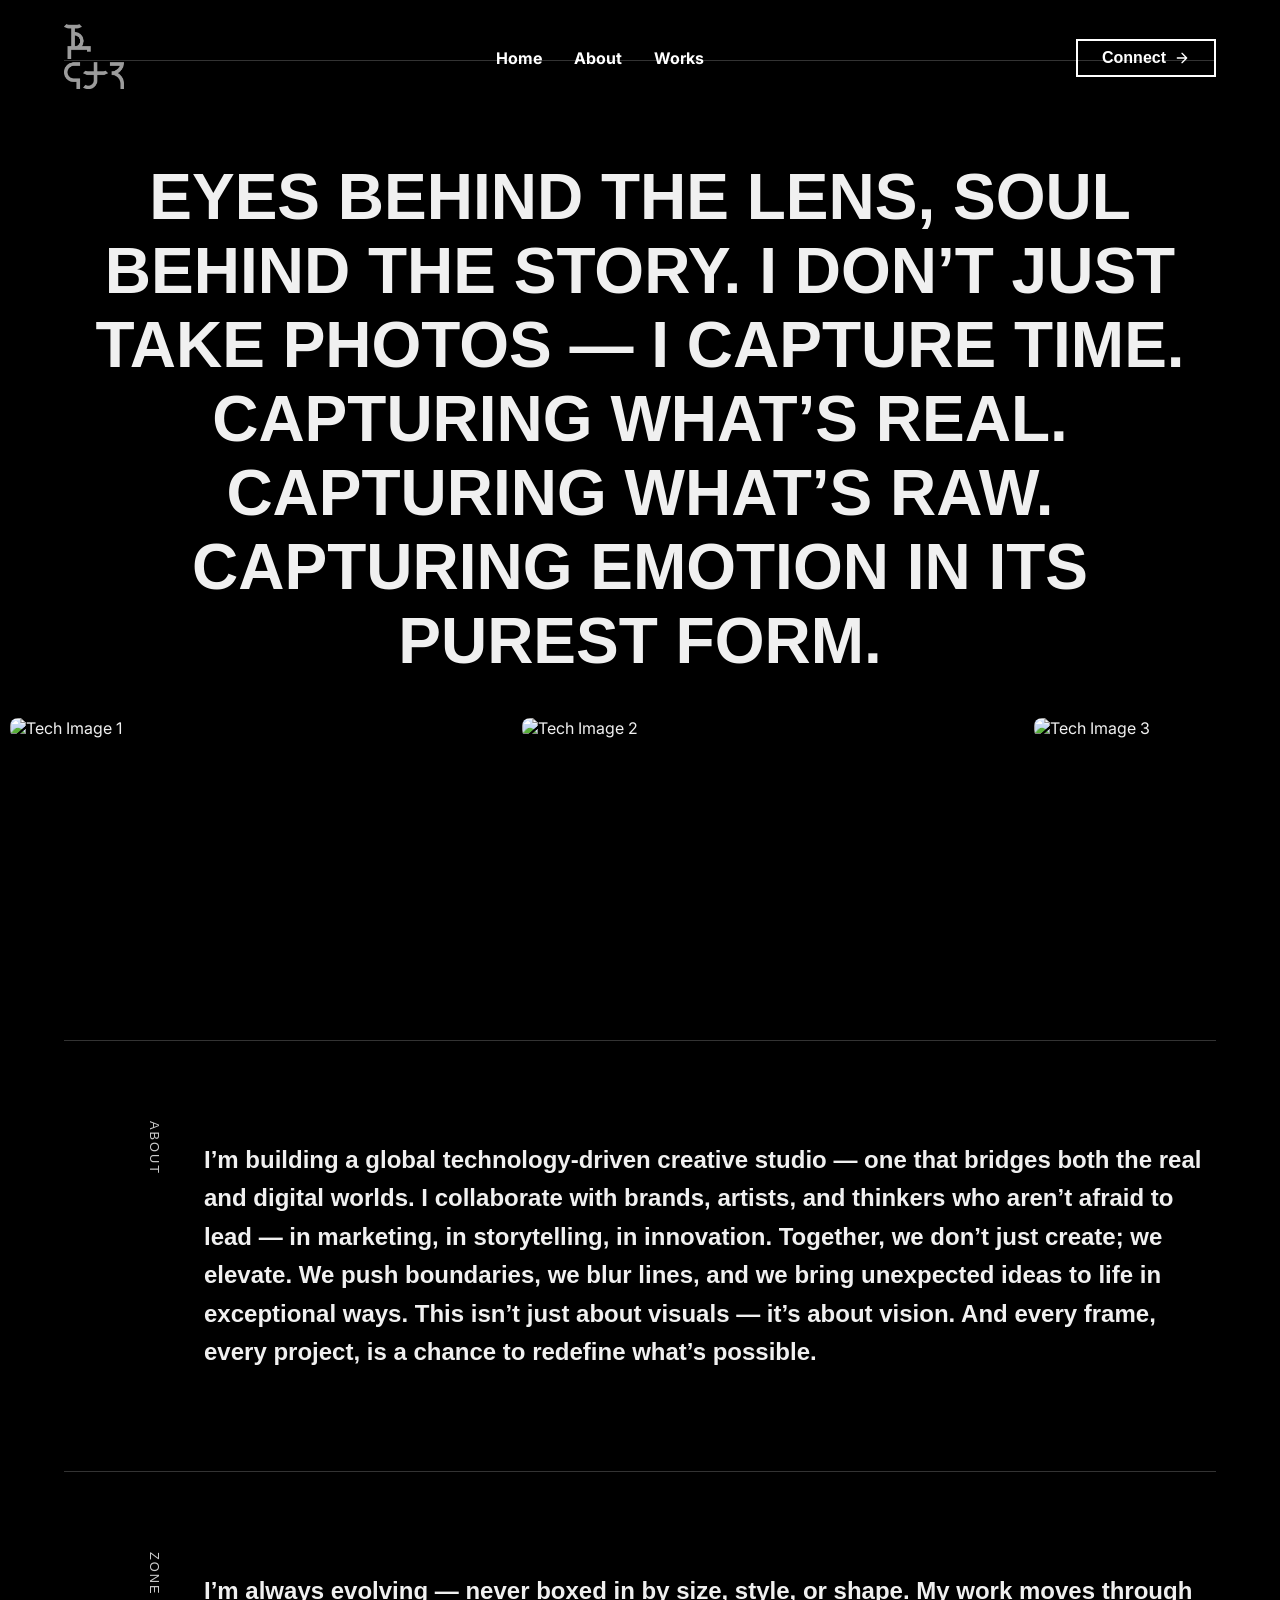
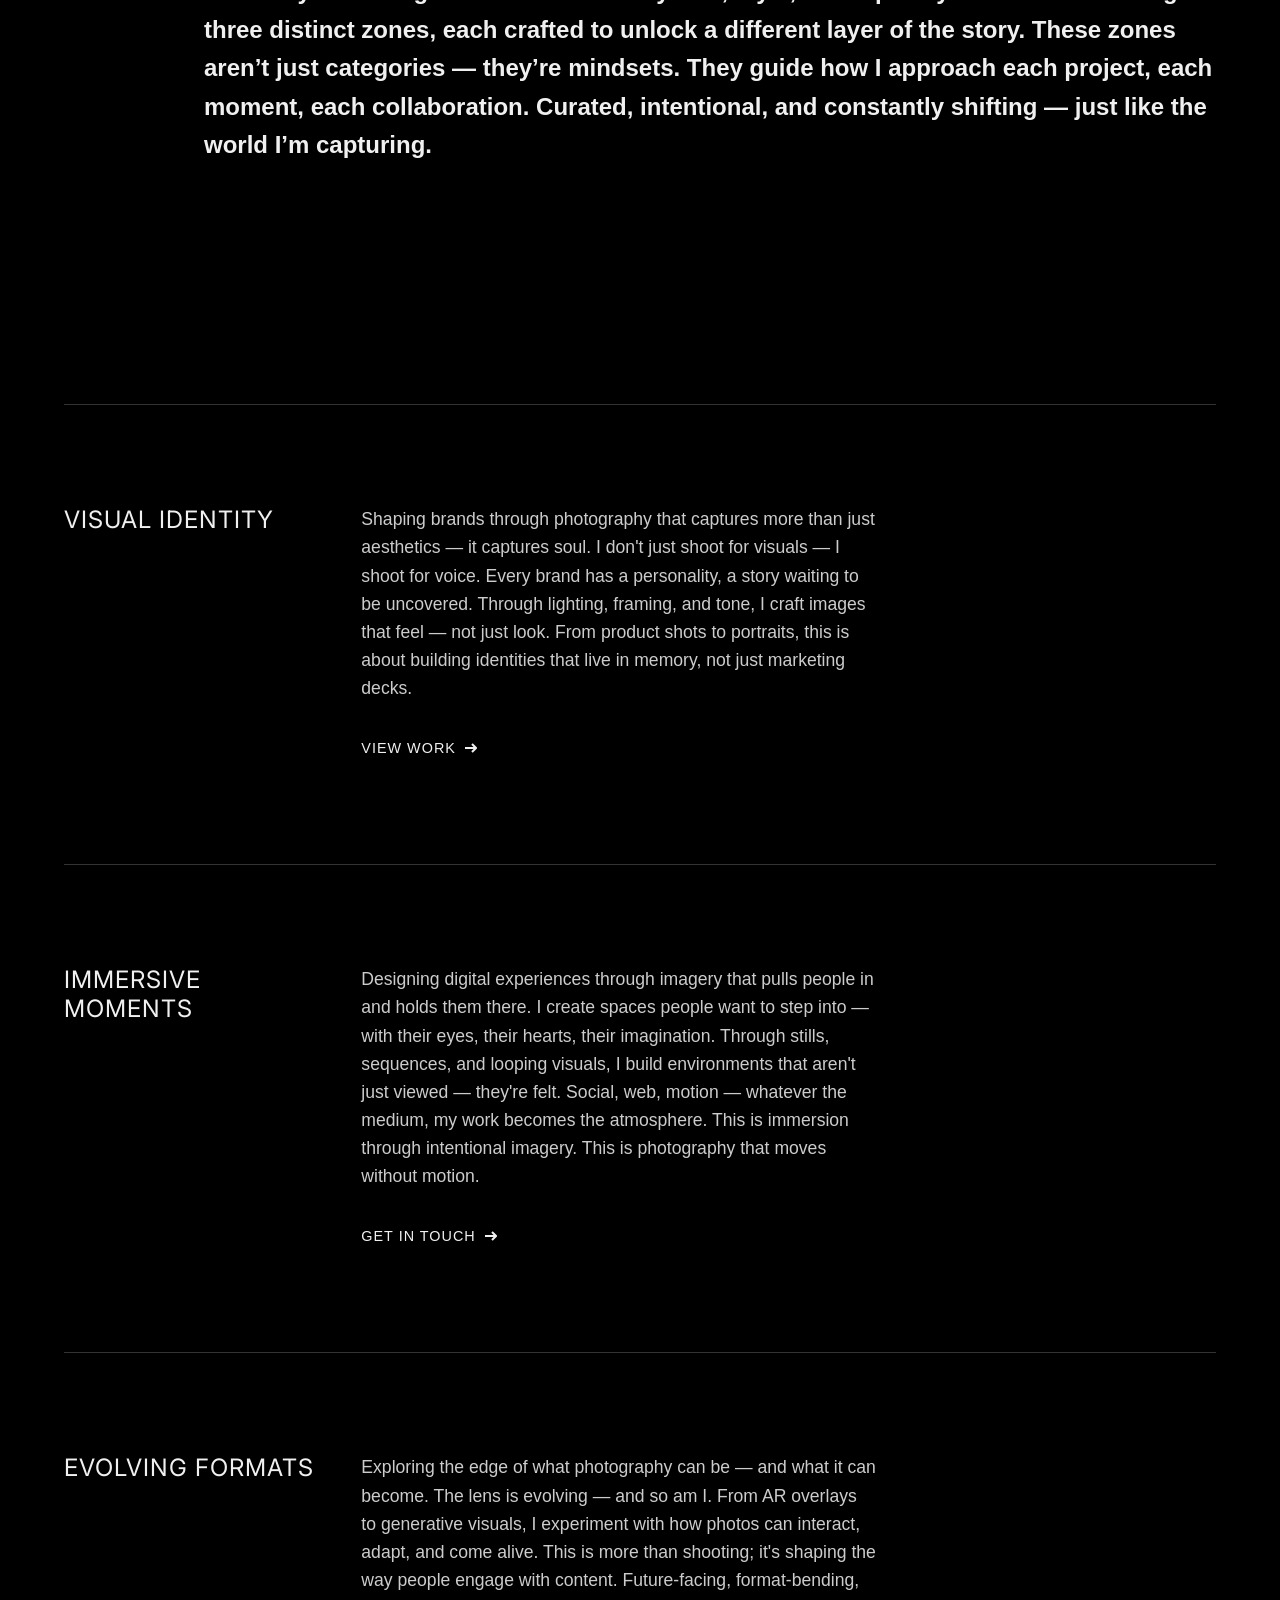
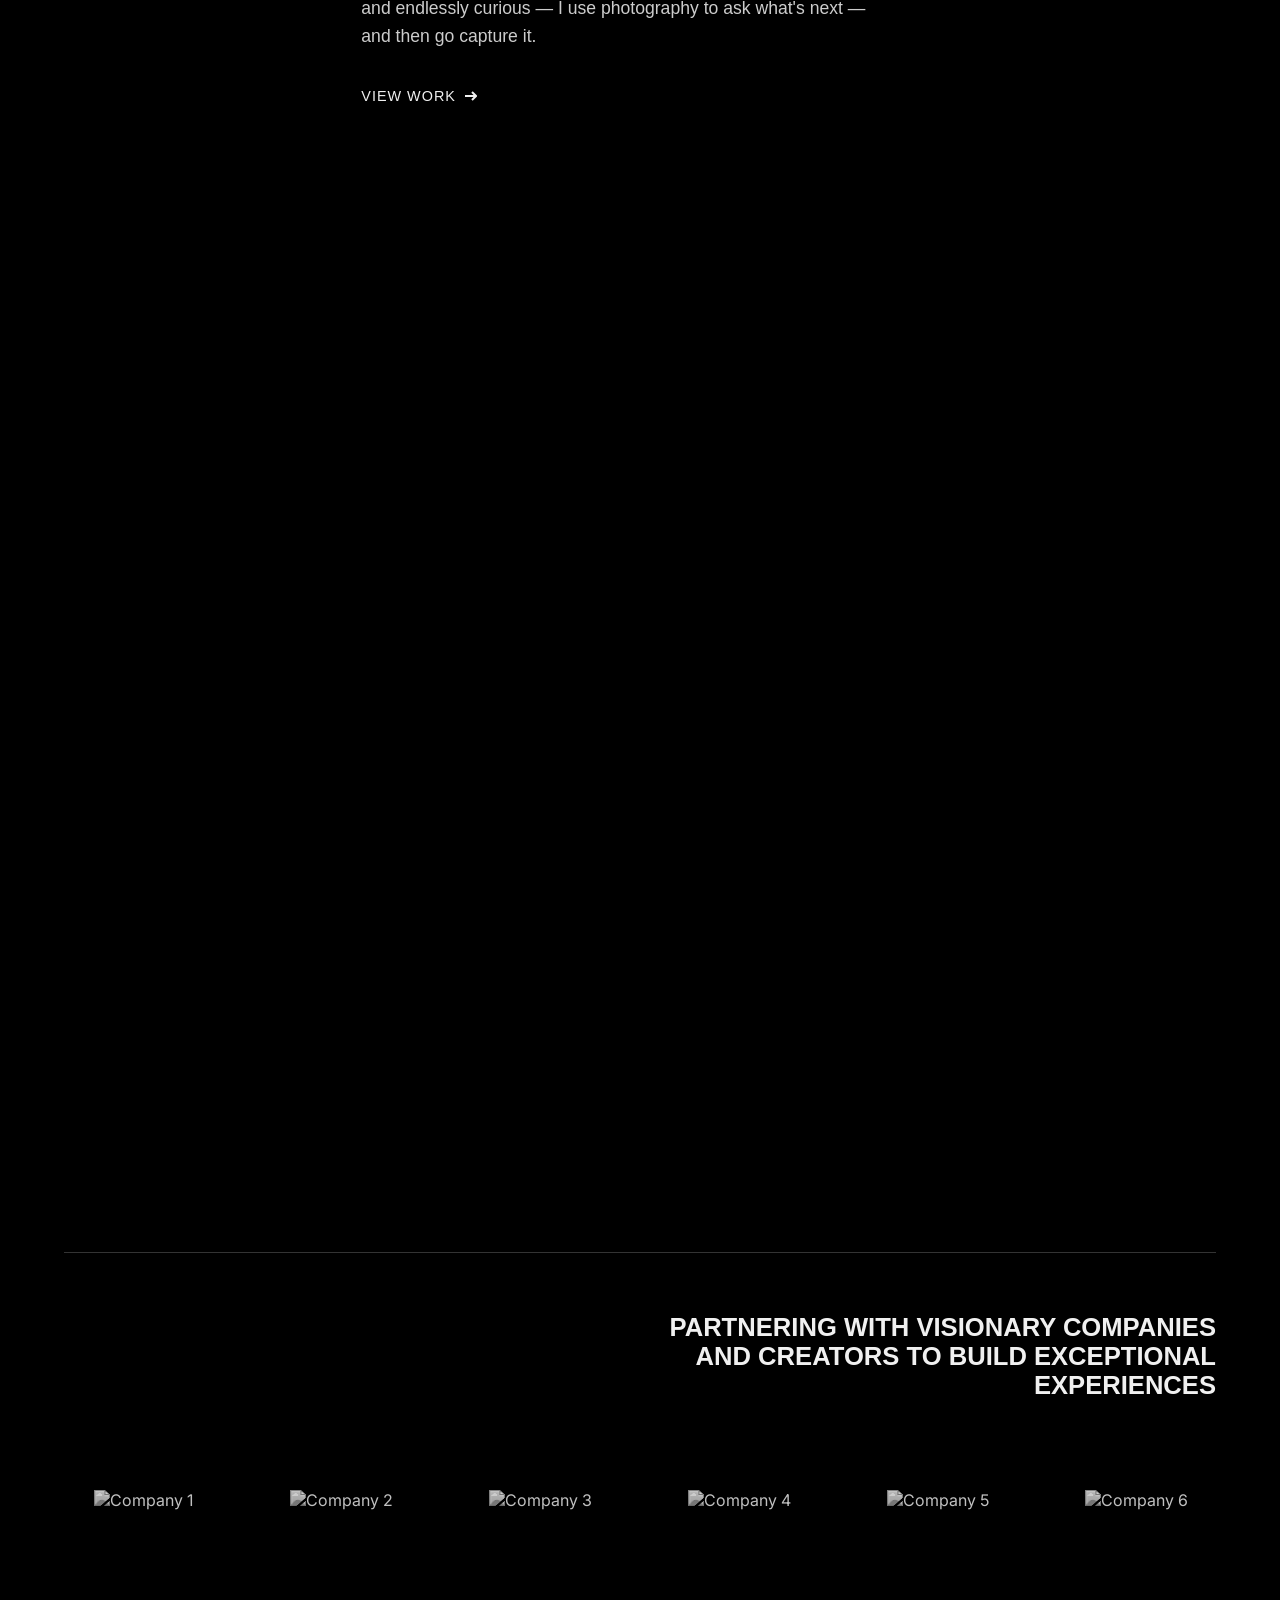
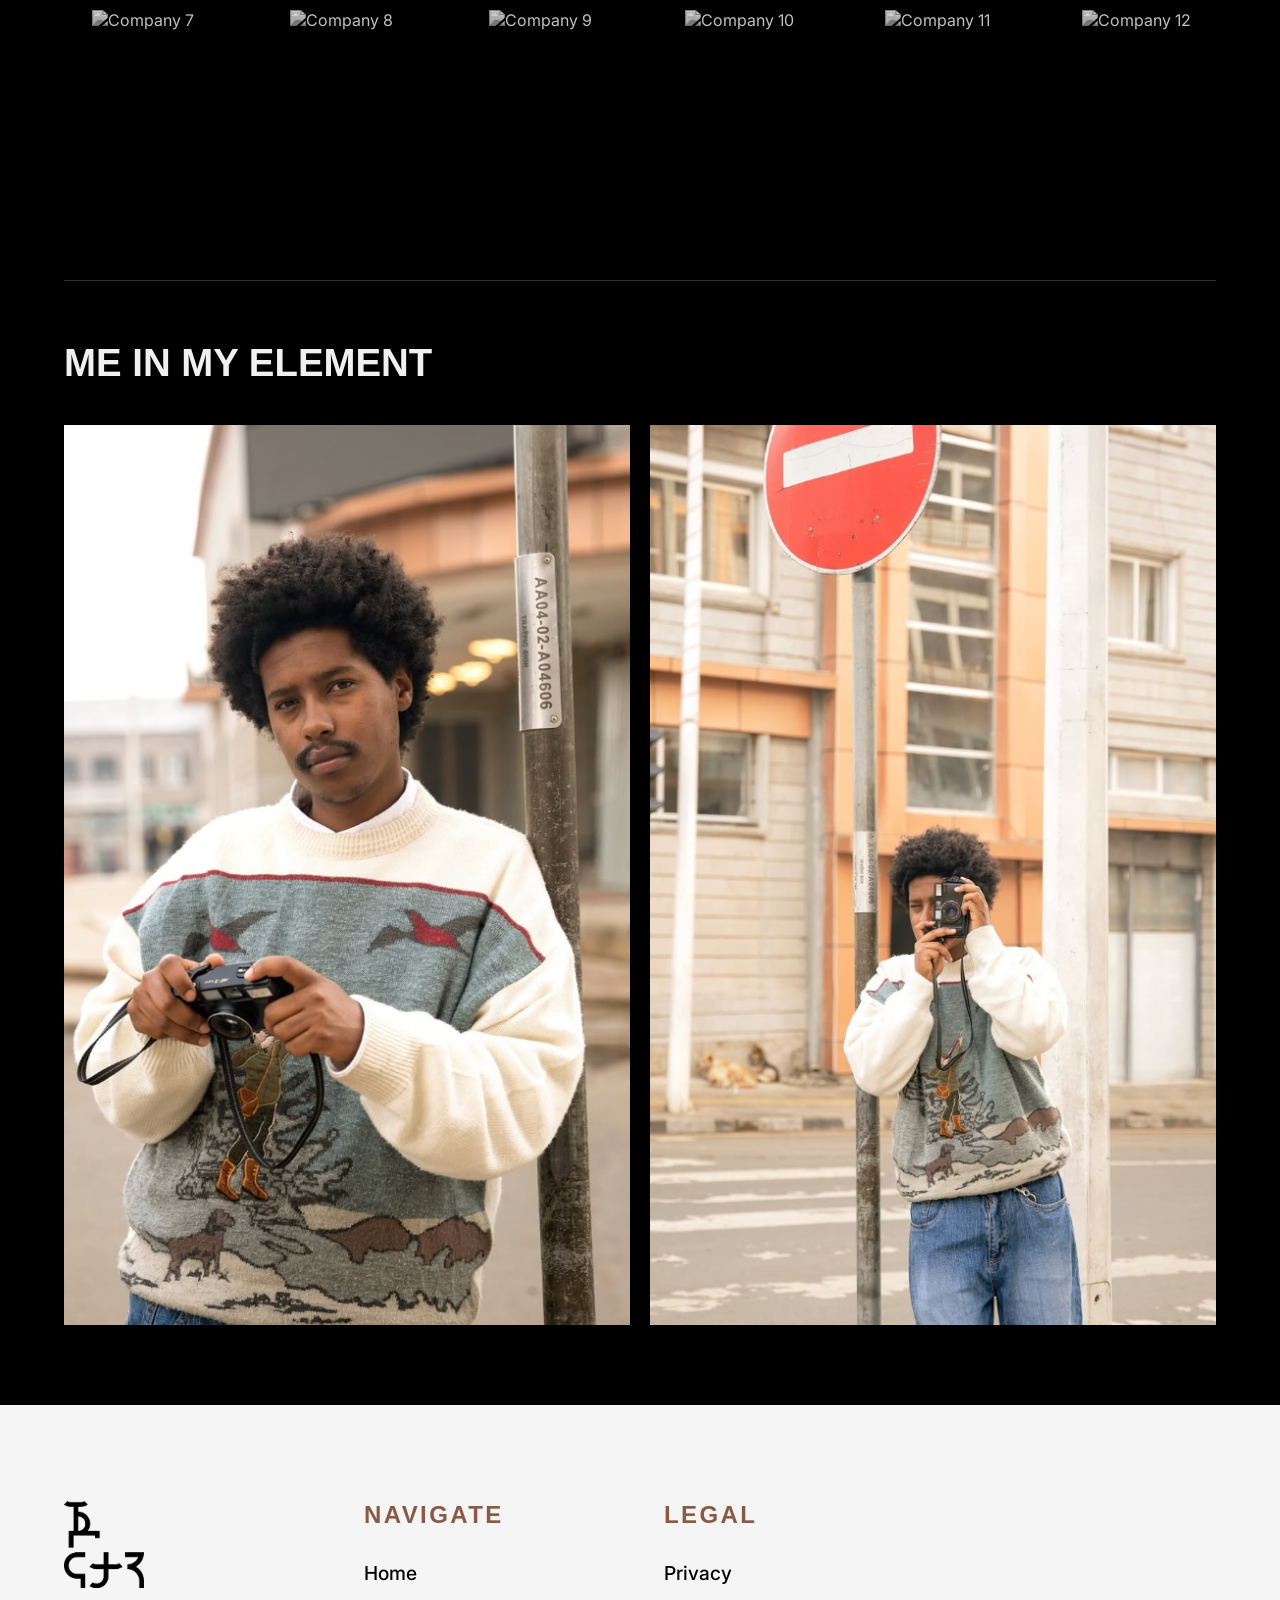
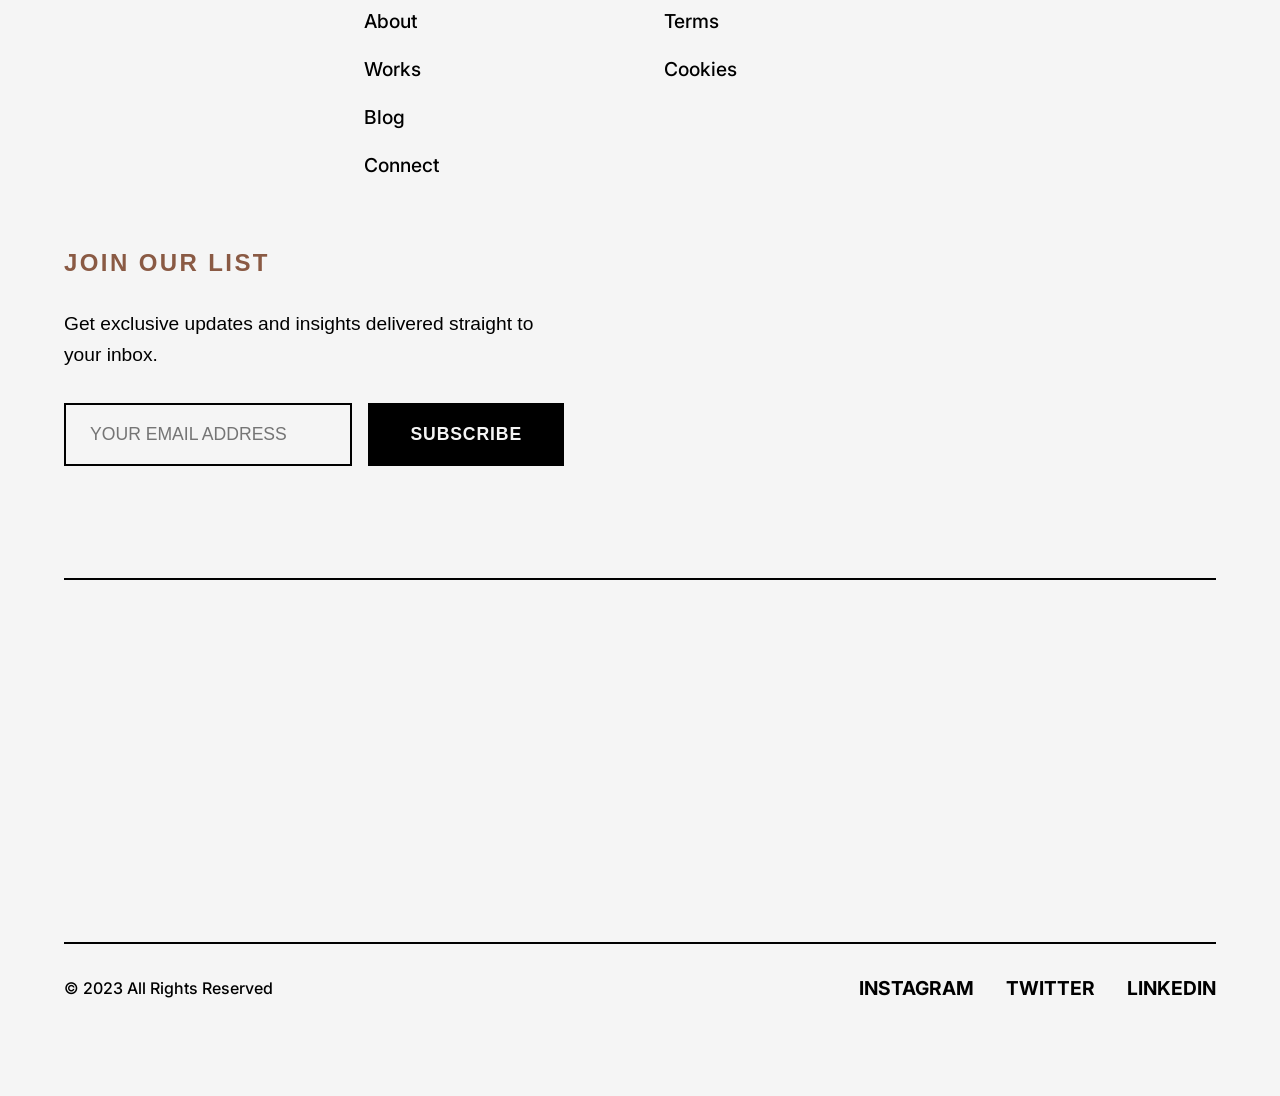
==== about.html @ cc40cb5f "initial commit" ====
<!DOCTYPE html>
<html lang="en">
<head>
    <meta charset="UTF-8">
    <meta name="viewport" content="width=device-width, initial-scale=1.0">
    <title>Phantom | Technology Focused and Creatively Driven</title>
    <link rel="stylesheet" href="assets/css/about.css">
    <link href="https://fonts.googleapis.com/css2?family=Helvetica:wght@400;700&display=swap" rel="stylesheet">
    <link href="https://fonts.cdnfonts.com/css/playwrite-dutchland-grand" rel="stylesheet">
    <link rel="stylesheet" href="https://cdnjs.cloudflare.com/ajax/libs/animate.css/4.1.1/animate.min.css">
</head>
<body>

<div id="navbar-container"></div>

<!-- Hero Section -->
<section class="hero">
    <div class="horizontal-divider top-divider animate__animated animate__fadeIn"></div>
    <h1 class="hero-title animate__animated animate__fadeInUp">Eyes behind the lens, soul behind the story. I don’t just take photos — I capture time. Capturing what’s real. Capturing what’s raw. Capturing emotion in its purest form.</h1>
    <div class="slider-container animate__animated animate__fadeIn">
        <div class="slider-track">
            <div class="slider-slide"><img src="assets/file/1.jpg" alt="Tech Image 1"></div>
            <div class="slider-slide"><img src="assets/file/2.jpg" alt="Tech Image 2"></div>
            <div class="slider-slide"><img src="assets/file/3.jpg" alt="Tech Image 3"></div>
            <div class="slider-slide"><img src="assets/file/4.jpg" alt="Tech Image 4"></div>
            <div class="slider-slide"><img src="assets/file/5.jpg" alt="Tech Image 5"></div>
            <!-- Duplicates for infinite loop -->
            <div class="slider-slide"><img src="assets/file/1.jpg" alt="Tech Image 1"></div>
            <div class="slider-slide"><img src="assets/file/2.jpg" alt="Tech Image 2"></div>
            <div class="slider-slide"><img src="assets/file/3.jpg" alt="Tech Image 3"></div>
        </div>
    </div>
</section>

<!-- About Section -->
<section class="about">
    <div class="horizontal-divider animate__animated animate__fadeIn animate__delay-1s"></div>
    <div class="about-container">
        <div class="section-label animate__animated animate__fadeInLeft">about</div>
        <div class="about-content animate__animated animate__fadeInRight">
            <p class="about-text"><p class="about-text">I’m building a global technology-driven creative studio — one that bridges both the real and digital worlds.
            I collaborate with brands, artists, and thinkers who aren’t afraid to lead — in marketing, in storytelling, in innovation.
            Together, we don’t just create; we elevate.
            We push boundaries, we blur lines, and we bring unexpected ideas to life in exceptional ways.
            This isn’t just about visuals — it’s about vision.
            And every frame, every project, is a chance to redefine what’s possible.

        </p>
        </div>
    </div>

    <div class="horizontal-divider animate__animated animate__fadeIn animate__delay-2s"></div>
    <div class="zone-container">
        <div class="section-label animate__animated animate__fadeInLeft">zone</div>
        <div class="zone-content animate__animated animate__fadeInRight">
            <p class="zone-text">I’m always evolving — never boxed in by size, style, or shape.
                My work moves through three distinct zones, each crafted to unlock a different layer of the story.
                These zones aren’t just categories — they’re mindsets.
                They guide how I approach each project, each moment, each collaboration.
                Curated, intentional, and constantly shifting — just like the world I’m capturing.</p>
        </div>
    </div>
</section>

<!-- Work Zones Section -->
<section class="work-zones">
    <div class="horizontal-divider animate__animated animate__fadeIn"></div>
    <div class="zone-item">
        <div class="zone-title animate__animated animate__fadeInLeft">Visual Identity</div>
        <div class="zone-text-container">
            <div class="zone-description animate__animated animate__fadeInUp">Shaping brands through photography that captures more than just aesthetics — it captures soul.

                I don't just shoot for visuals — I shoot for voice.
                Every brand has a personality, a story waiting to be uncovered.
                Through lighting, framing, and tone, I craft images that feel — not just look.
                From product shots to portraits, this is about building identities that live in memory, not just marketing decks.</div>
            <a href="/work" class="edge-button">
                <span>View Work</span>
                <svg width="13px" height="10px" viewBox="0 0 13 10">
                    <path d="M1,5 L11,5"></path>
                    <polyline points="8 1 12 5 8 9"></polyline>
                </svg>
            </a>
        </div>
        <div class="zone-media animate__animated animate__fadeInRight">
            <video autoplay loop muted playsinline>
                <source src="assets/file/vid.mp4" type="video/mp4">
            </video>
        </div>
    </div>

    <div class="horizontal-divider animate__animated animate__fadeIn"></div>
    <div class="zone-item">
        <div class="zone-title animate__animated animate__fadeInLeft">Immersive Moments</div>
        <div class="zone-text-container">
            <div class="zone-description animate__animated animate__fadeInUp">Designing digital experiences through imagery that pulls people in and holds them there.

                I create spaces people want to step into — with their eyes, their hearts, their imagination.
                Through stills, sequences, and looping visuals, I build environments that aren't just viewed — they're felt.
                Social, web, motion — whatever the medium, my work becomes the atmosphere.
                This is immersion through intentional imagery.
                This is photography that moves without motion.</div>
            <a href="/contact" class="edge-button">
                <span>Get in Touch</span>
                <svg width="13px" height="10px" viewBox="0 0 13 10">
                    <path d="M1,5 L11,5"></path>
                    <polyline points="8 1 12 5 8 9"></polyline>
                </svg>
            </a>
        </div>
        <div class="zone-media animate__animated animate__fadeInRight">
            <video autoplay loop muted playsinline>
                <source src="assets/file/vid.mp4" type="video/mp4">
            </video>
        </div>
    </div>

    <div class="horizontal-divider animate__animated animate__fadeIn"></div>
    <div class="zone-item">
        <div class="zone-title animate__animated animate__fadeInLeft">Evolving Formats</div>
        <div class="zone-text-container">
            <div class="zone-description animate__animated animate__fadeInUp">Exploring the edge of what photography can be — and what it can become.

                The lens is evolving — and so am I.
                From AR overlays to generative visuals, I experiment with how photos can interact, adapt, and come alive.
                This is more than shooting; it's shaping the way people engage with content.
                Future-facing, format-bending, and endlessly curious —
                I use photography to ask what's next — and then go capture it.</div>
            <a href="/work" class="edge-button">
                <span>View Work</span>
                <svg width="13px" height="10px" viewBox="0 0 13 10">
                    <path d="M1,5 L11,5"></path>
                    <polyline points="8 1 12 5 8 9"></polyline>
                </svg>
            </a>
        </div>
        <div class="zone-media animate__animated animate__fadeInRight">
            <video autoplay loop muted playsinline>
                <source src="assets/file/vid.mp4" type="video/mp4">
            </video>
        </div>
    </div>
</section>

<!-- Full Width Video Section -->
<section class="full-video">
    <video autoplay loop muted playsinline>
        <source src="assets/file/a2.mov" type="video/mp4">
    </video>
    <div class="video-title animate__animated animate__fadeInUp animate__delay-1s"></div>
</section>

<!-- Partners Section -->
<section class="partners">
    <div class="horizontal-divider animate__animated animate__fadeIn"></div>
    <div class="partners-header">
        <h2 class="animate__animated animate__fadeInRight">Partnering with visionary companies and creators to build exceptional experiences</h2>
    </div>
    <div class="partners-grid">
        <div class="partner-logo animate__animated animate__fadeIn"><img src="https://via.placeholder.com/150x80?text=Company+1" alt="Company 1"></div>
        <div class="partner-logo animate__animated animate__fadeIn"><img src="https://via.placeholder.com/150x80?text=Company+2" alt="Company 2"></div>
        <div class="partner-logo animate__animated animate__fadeIn"><img src="https://via.placeholder.com/150x80?text=Company+3" alt="Company 3"></div>
        <div class="partner-logo animate__animated animate__fadeIn"><img src="https://via.placeholder.com/150x80?text=Company+4" alt="Company 4"></div>
        <div class="partner-logo animate__animated animate__fadeIn"><img src="https://via.placeholder.com/150x80?text=Company+5" alt="Company 5"></div>
        <div class="partner-logo animate__animated animate__fadeIn"><img src="https://via.placeholder.com/150x80?text=Company+6" alt="Company 6"></div>
        <div class="partner-logo animate__animated animate__fadeIn"><img src="https://via.placeholder.com/150x80?text=Company+7" alt="Company 7"></div>
        <div class="partner-logo animate__animated animate__fadeIn"><img src="https://via.placeholder.com/150x80?text=Company+8" alt="Company 8"></div>
        <div class="partner-logo animate__animated animate__fadeIn"><img src="https://via.placeholder.com/150x80?text=Company+9" alt="Company 9"></div>
        <div class="partner-logo animate__animated animate__fadeIn"><img src="https://via.placeholder.com/150x80?text=Company+10" alt="Company 10"></div>
        <div class="partner-logo animate__animated animate__fadeIn"><img src="https://via.placeholder.com/150x80?text=Company+11" alt="Company 11"></div>
        <div class="partner-logo animate__animated animate__fadeIn"><img src="https://via.placeholder.com/150x80?text=Company+12" alt="Company 12"></div>
    </div>
</section>

<!-- Founder Section -->
<section class="founder">
    <div class="horizontal-divider animate__animated animate__fadeIn"></div>
    <h2 class="founder-title animate__animated animate__fadeInDown">Me In My Element</h2>
    <div class="founder-images">
        <div class="founder-image animate__animated animate__fadeInLeft"><img src="assets/file/j1.png" alt="Founder Working 1"></div>
        <div class="founder-image animate__animated animate__fadeInRight"><img src="assets/file/j2.png" alt="Founder Working 2"></div>
    </div>
</section>

<div id="footer-container"></div>

<script src="assets/js/about.js"></script>
<script src="assets/js/loadcomponents.js"></script>

</body>
</html>
---- assets/css/about.css ----
/* Base Styles */
:root {
    --black: #000000;
    --white: #ffffff;
    --gray: #1a1a1a;
    --accent: #ff3366;
    --text-primary: #f0f0f0;
    --text-secondary: #cccccc;
}

* {
    margin: 0;
    padding: 0;
    box-sizing: border-box;
}

body {
    background-color: var(--black);
    color: var(--text-primary);
    font-family: 'Playwrite Dutchland Grand', cursive;
    overflow-x: hidden;
}

/* Typography */
h1, h2, h3, h4, h5, h6 {
    font-family: 'Helvetica', sans-serif;
    font-weight: 700;
    text-transform: uppercase;
}

p, .section-label, .zone-description, .about-text, .zone-text {
    font-family: 'Helvetica', sans-serif;
    font-weight: 400;
    line-height: 1.6;
}

/* Layout */
.container {
    width: 90%;
    max-width: 1440px;
    margin: 0 auto;
}

/* Horizontal Divider */
.horizontal-divider {
    width: 90%;
    height: 1px;
    background-color: rgba(255, 255, 255, 0.2);
    margin: 60px auto;
    position: relative;
    opacity: 0;
}

/* Hero Section */
.hero {
    height: 100vh;
    display: flex;
    flex-direction: column;
    justify-content: center;
    align-items: center;
    position: relative;
    overflow: hidden;
}

.hero-title {
    font-size: clamp(2rem, 5vw, 4rem);
    width:90%;
    text-align: center;
    margin: 40px 0;
    position: relative;
    opacity: 0;
}

.hero-title sup {
    font-size: 0.6em;
    vertical-align: super;
}

/* Slider */
.slider-container {
    width: 100%;
    overflow: hidden;
    position: relative;
    height: 60vh;
    opacity: 0;
}

.slider-track {
    display: flex;
    width: 200%;
    height: 100%;
    position: absolute;
    left: 0;
    animation: slide 30s linear infinite;
}

.slider-slide {
    width: 20%;
    height: 100%;
    flex-shrink: 0;
    padding: 0 10px;
}

.slider-slide img {
    width: 100%;
    height: 100%;
    object-fit: cover;
    border-radius: 8px;
}

@keyframes slide {
    0% { transform: translateX(0); }
    100% { transform: translateX(-50%); }
}

/* About Section */
.about {
    padding: 80px 0;
}

.about-container, .zone-container {
    width: 90%;
    margin: 0 auto;
    display: grid;
    grid-template-columns: 100px 1fr;
    gap: 40px;
    padding: 20px 0;
}

.section-label {
    font-size: 0.8rem;
    color: var(--text-secondary);
    text-transform: uppercase;
    letter-spacing: 2px;
    writing-mode: vertical-rl;
    transform: rotate(180deg);
    align-self: flex-start;
    opacity: 0;
}

.about-content, .zone-content {
    padding: 20px 0;
    opacity: 0;
    align-items: right;
}

.about-text, .zone-text {
    font-size: clamp(1.5rem, 3vw, 1.5rem);
    max-width: 1500px;
    align-items: right;
    font-weight:900;
}

/* Work Zones Section */
.work-zones {
    padding: 60px 0;
}

.zone-item {
    width: 90%;
    margin: 0 auto;
    display: grid;
    grid-template-columns: 1fr 2fr 1fr;
    gap: 40px;
    padding: 40px 0;
    align-items: start; /* Changed from 'right' to 'start' for better alignment */
}

.zone-text-container {
    display: flex;
    flex-direction: column;
    gap: 30px;
}

.zone-title {
    font-size: clamp(1.2rem, 2vw, 1.5rem);
    text-transform: uppercase;
    letter-spacing: 1px;
    opacity: 0;
}

.zone-description {
    font-size: clamp(0.9rem, 1.5vw, 1.1rem);
    color: var(--text-secondary);
    opacity: 0;
}

.zone-media {
    width: 300px;
    height: 200px;
    opacity: 0;
}

.zone-media video {
    width: 100%;
    height: 100%;
    object-fit: cover;
    border-radius: 8px;
}

/* Edge Button Styles */
.edge-button {
    display: inline-flex;
    align-items: center;
    gap: 8px;
    color: var(--text-primary);
    font-family: 'Helvetica', sans-serif;
    font-size: 0.9rem;
    text-transform: uppercase;
    letter-spacing: 1px;
    text-decoration: none;
    padding: 8px 0;
    position: relative;
    width: fit-content;
}

.edge-button span {
    transition: transform 0.3s ease;
}

.edge-button svg {
    stroke: currentColor;
    stroke-width: 2;
    fill: none;
    transition: transform 0.3s ease;
}

.edge-button::before,
.edge-button::after {
    content: '';
    position: absolute;
    height: 1px;
    width: 100%;
    background: currentColor;
    transform: scaleX(0);
    transition: transform 0.3s ease;
}

.edge-button::before {
    top: 0;
    left: 0;
    transform-origin: right;
}

.edge-button::after {
    bottom: 0;
    left: 0;
    transform-origin: left;
}

/* Hover Effects */
.edge-button:hover span,
.edge-button:hover svg {
    transform: translateX(4px);
}

.edge-button:hover::before,
.edge-button:hover::after {
    transform: scaleX(1);
}

/* Responsive Adjustments */
@media (max-width: 768px) {
    .zone-item {
        grid-template-columns: 1fr;
        gap: 20px;
    }

    .zone-text-container {
        gap: 20px;
    }
}


/* Full Width Video Section */
.full-video {
    width: 100%;
    height: 100vh;
    position: relative;
    overflow: hidden;
}

.full-video video {
    width: 100%;
    height: 100%;
    object-fit: cover;
}

.video-title {
    position: absolute;
    bottom: 20%;
    left: 5%;
    font-size: clamp(2rem, 5vw, 4rem);
    opacity: 0;
}

/* Partners Section */
.partners {
    padding: 80px 0;
}

.partners-header {
    width: 90%;
    margin: 0 auto 60px;
    text-align: right;
}

.partners-header h2 {
    font-size: clamp(1.2rem, 2vw, 1.8rem);
    max-width: 600px;
    margin-left: auto;
    opacity: 0;
}

.partners-grid {
    width: 90%;
    margin: 0 auto;
    display: grid;
    grid-template-columns: repeat(auto-fill, minmax(150px, 1fr));
    gap: 40px;
    place-items: center;
}

.partner-logo {
    width: 100%;
    height: 80px;
    display: flex;
    align-items: center;
    justify-content: center;
    filter: grayscale(100%) brightness(0.8);
    transition: filter 0.3s ease;
    opacity: 0;
}

.partner-logo:hover {
    filter: grayscale(0%) brightness(1);
}

.partner-logo img {
    max-width: 100%;
    max-height: 100%;
    object-fit: contain;
}

/* Founder Section */
.founder {
    padding: 80px 0;
}

.founder-title {
    width: 90%;
    margin: 0 auto 40px;
    font-size: clamp(1.5rem, 3vw, 2.5rem);
    opacity: 0;
}

.founder-images {
    width: 90%;
    margin: 0 auto;
    display: grid;
    grid-template-columns: 1fr 1fr;
    gap: 20px;
}

.founder-image {
    width: 100%;
    height: 900px;
    overflow: hidden;
    opacity: 0;
}

.founder-image img {
    width: 100%;
    height: 100%;
    object-fit: cover;
    transition: transform 0.5s ease;
}

.founder-image:hover img {
    transform: scale(1.05);
}

/* Animation Classes */
.animate__animated {
    animation-duration: 1s;
    animation-fill-mode: both;
}

.animate__fadeIn {
    animation-name: fadeIn;
}

.animate__fadeInUp {
    animation-name: fadeInUp;
}

.animate__fadeInDown {
    animation-name: fadeInDown;
}

.animate__fadeInLeft {
    animation-name: fadeInLeft;
}

.animate__fadeInRight {
    animation-name: fadeInRight;
}

.animate__delay-1s {
    animation-delay: 1s;
}

.animate__delay-2s {
    animation-delay: 2s;
}

@keyframes fadeIn {
    from { opacity: 0; }
    to { opacity: 1; }
}

@keyframes fadeInUp {
    from {
        opacity: 0;
        transform: translate3d(0, 50px, 0);
    }
    to {
        opacity: 1;
        transform: translate3d(0, 0, 0);
    }
}

@keyframes fadeInDown {
    from {
        opacity: 0;
        transform: translate3d(0, -50px, 0);
    }
    to {
        opacity: 1;
        transform: translate3d(0, 0, 0);
    }
}

@keyframes fadeInLeft {
    from {
        opacity: 0;
        transform: translate3d(-50px, 0, 0);
    }
    to {
        opacity: 1;
        transform: translate3d(0, 0, 0);
    }
}

@keyframes fadeInRight {
    from {
        opacity: 0;
        transform: translate3d(50px, 0, 0);
    }
    to {
        opacity: 1;
        transform: translate3d(0, 0, 0);
    }
}

/* Responsive Styles */
@media (max-width: 1024px) {
    .zone-item {
        grid-template-columns: 1fr;
        grid-template-rows: auto auto auto;
        gap: 20px;
    }

    .zone-media {
        width: 100%;
        height: 300px;
    }

    .about-container, .zone-container {
        grid-template-columns: 1fr;
    }

    .section-label {
        writing-mode: horizontal-tb;
        transform: rotate(0);
    }
}

@media (max-width: 768px) {
    .founder-images {
        grid-template-columns: 1fr;
    }

    .founder-image {
        height: 400px;
    }

    .partners-grid {
        grid-template-columns: repeat(auto-fill, minmax(120px, 1fr));
        gap: 20px;
    }
}

@media (max-width: 480px) {
    .hero-title {
        margin: 20px 0;
    }

    .slider-container {
        height: 40vh;
    }

    .zone-media {
        height: 250px;
    }

    .partners-grid {
        grid-template-columns: repeat(auto-fill, minmax(100px, 1fr));
        gap: 15px;
    }
}
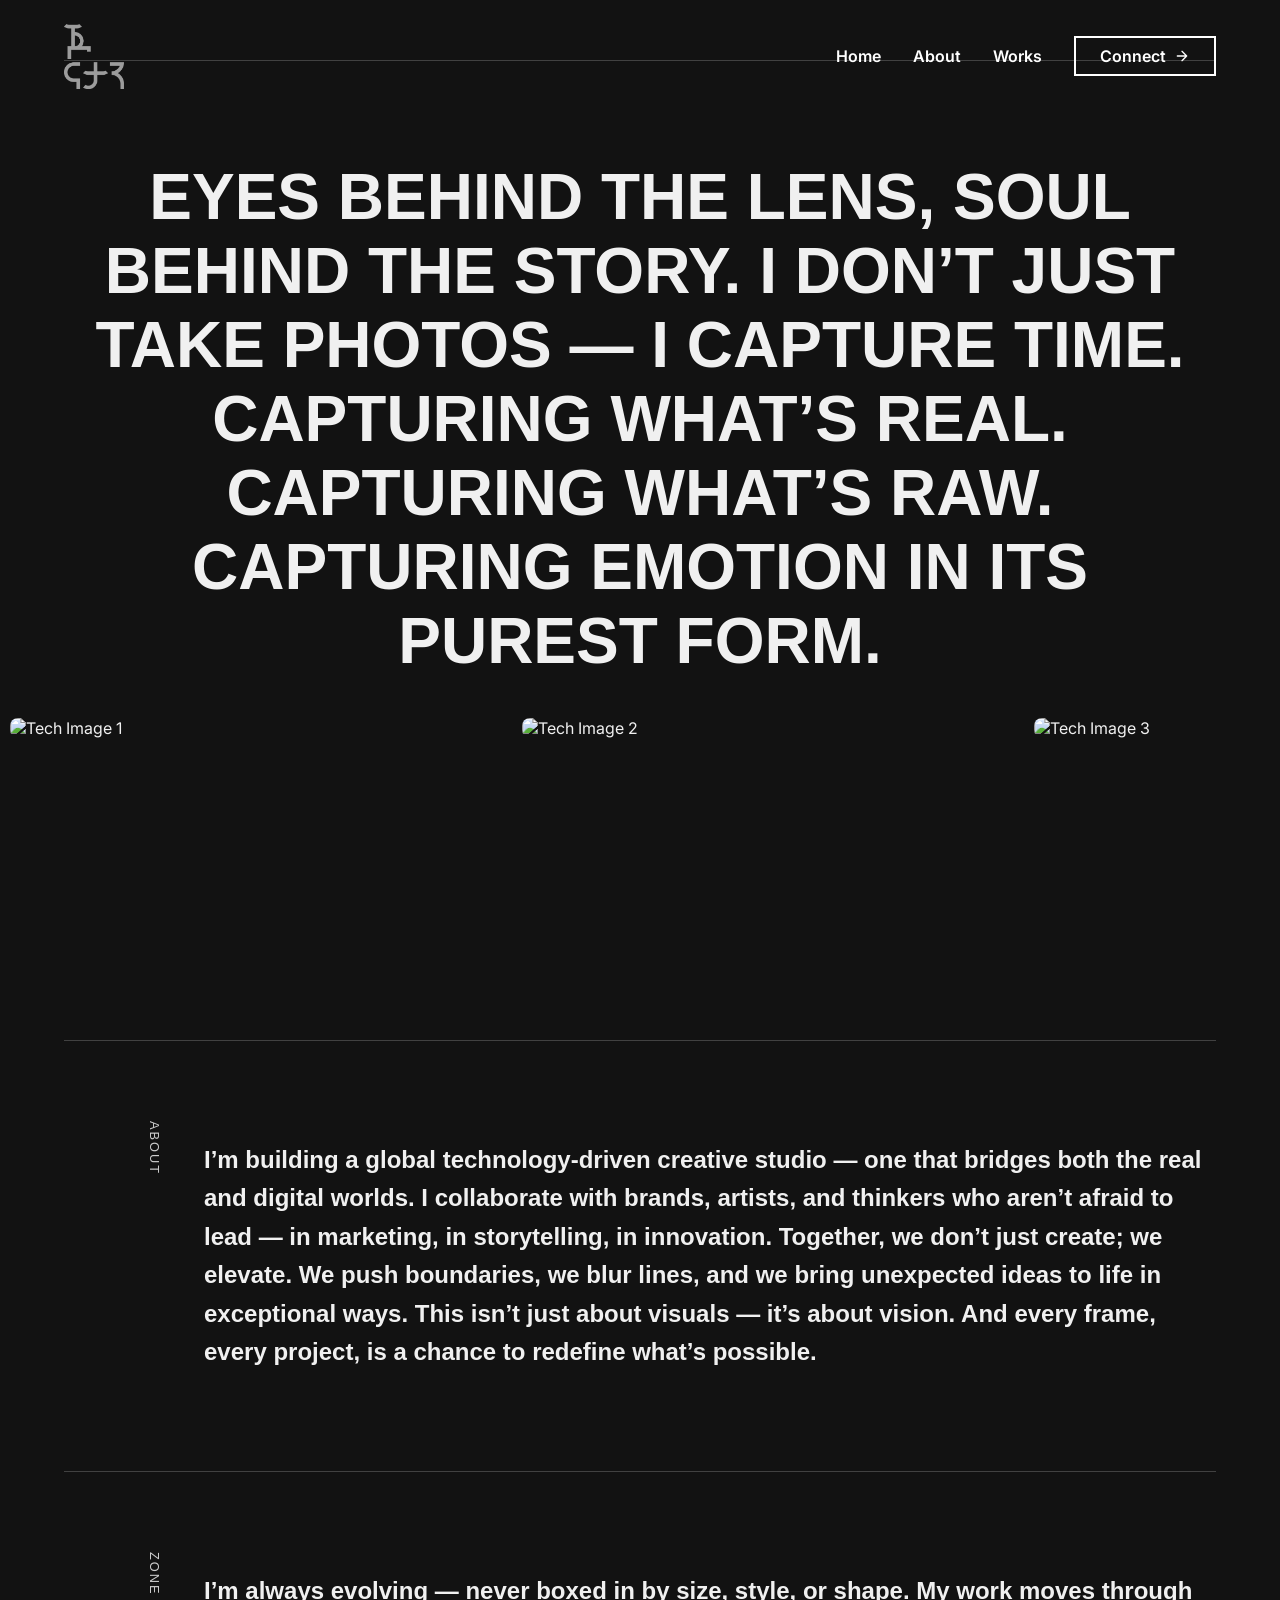
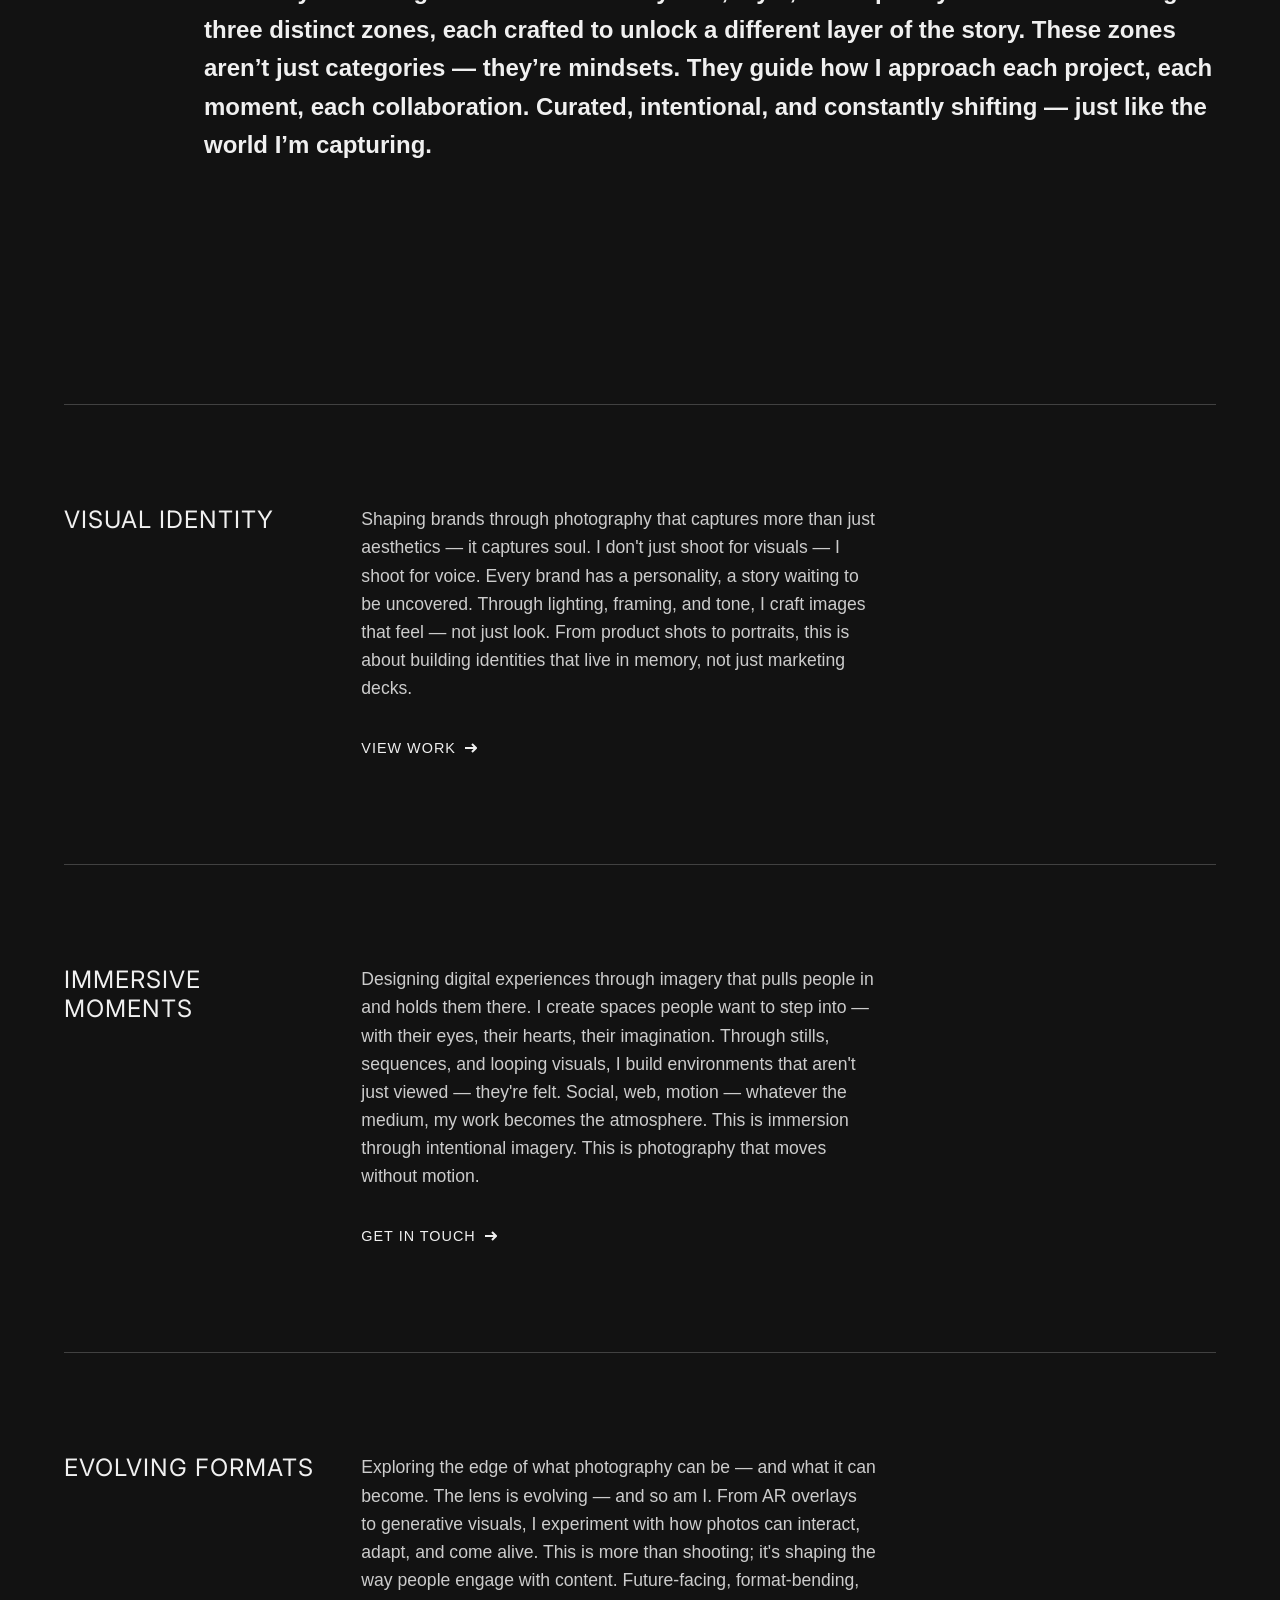
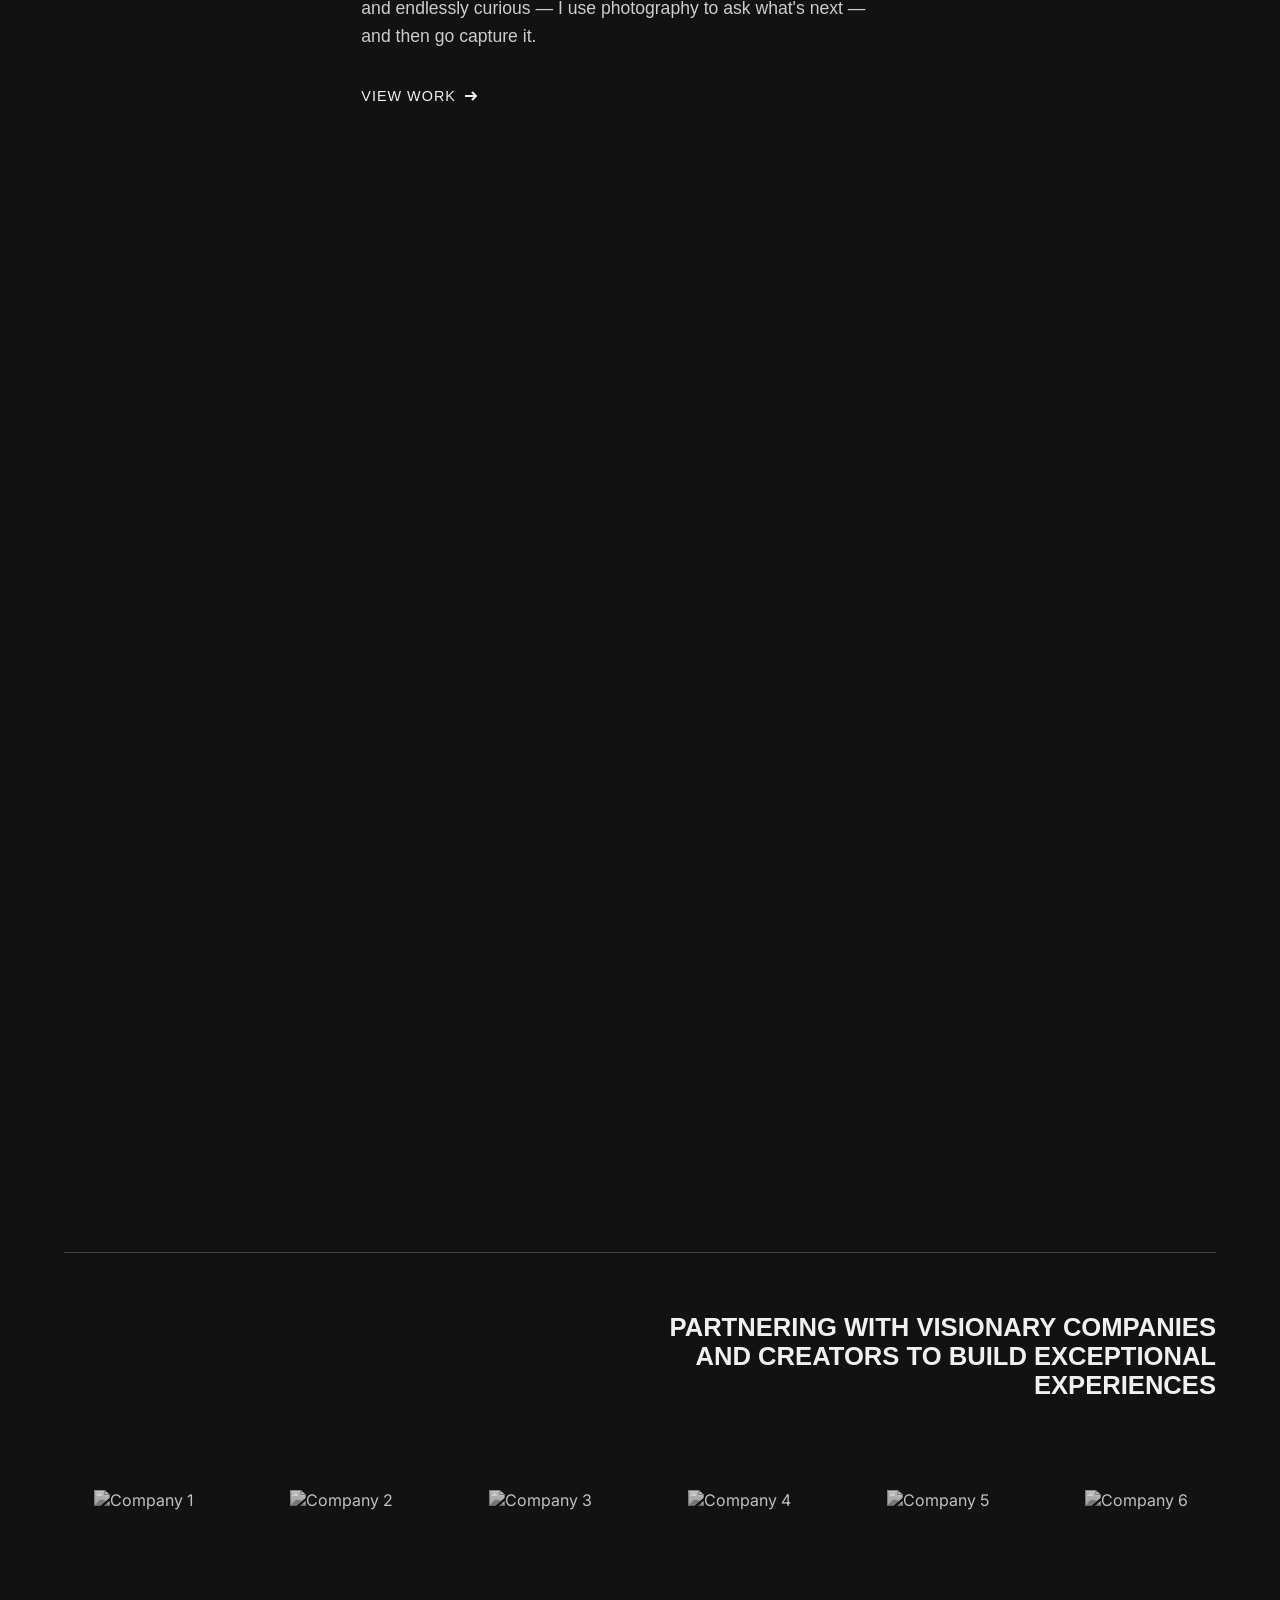
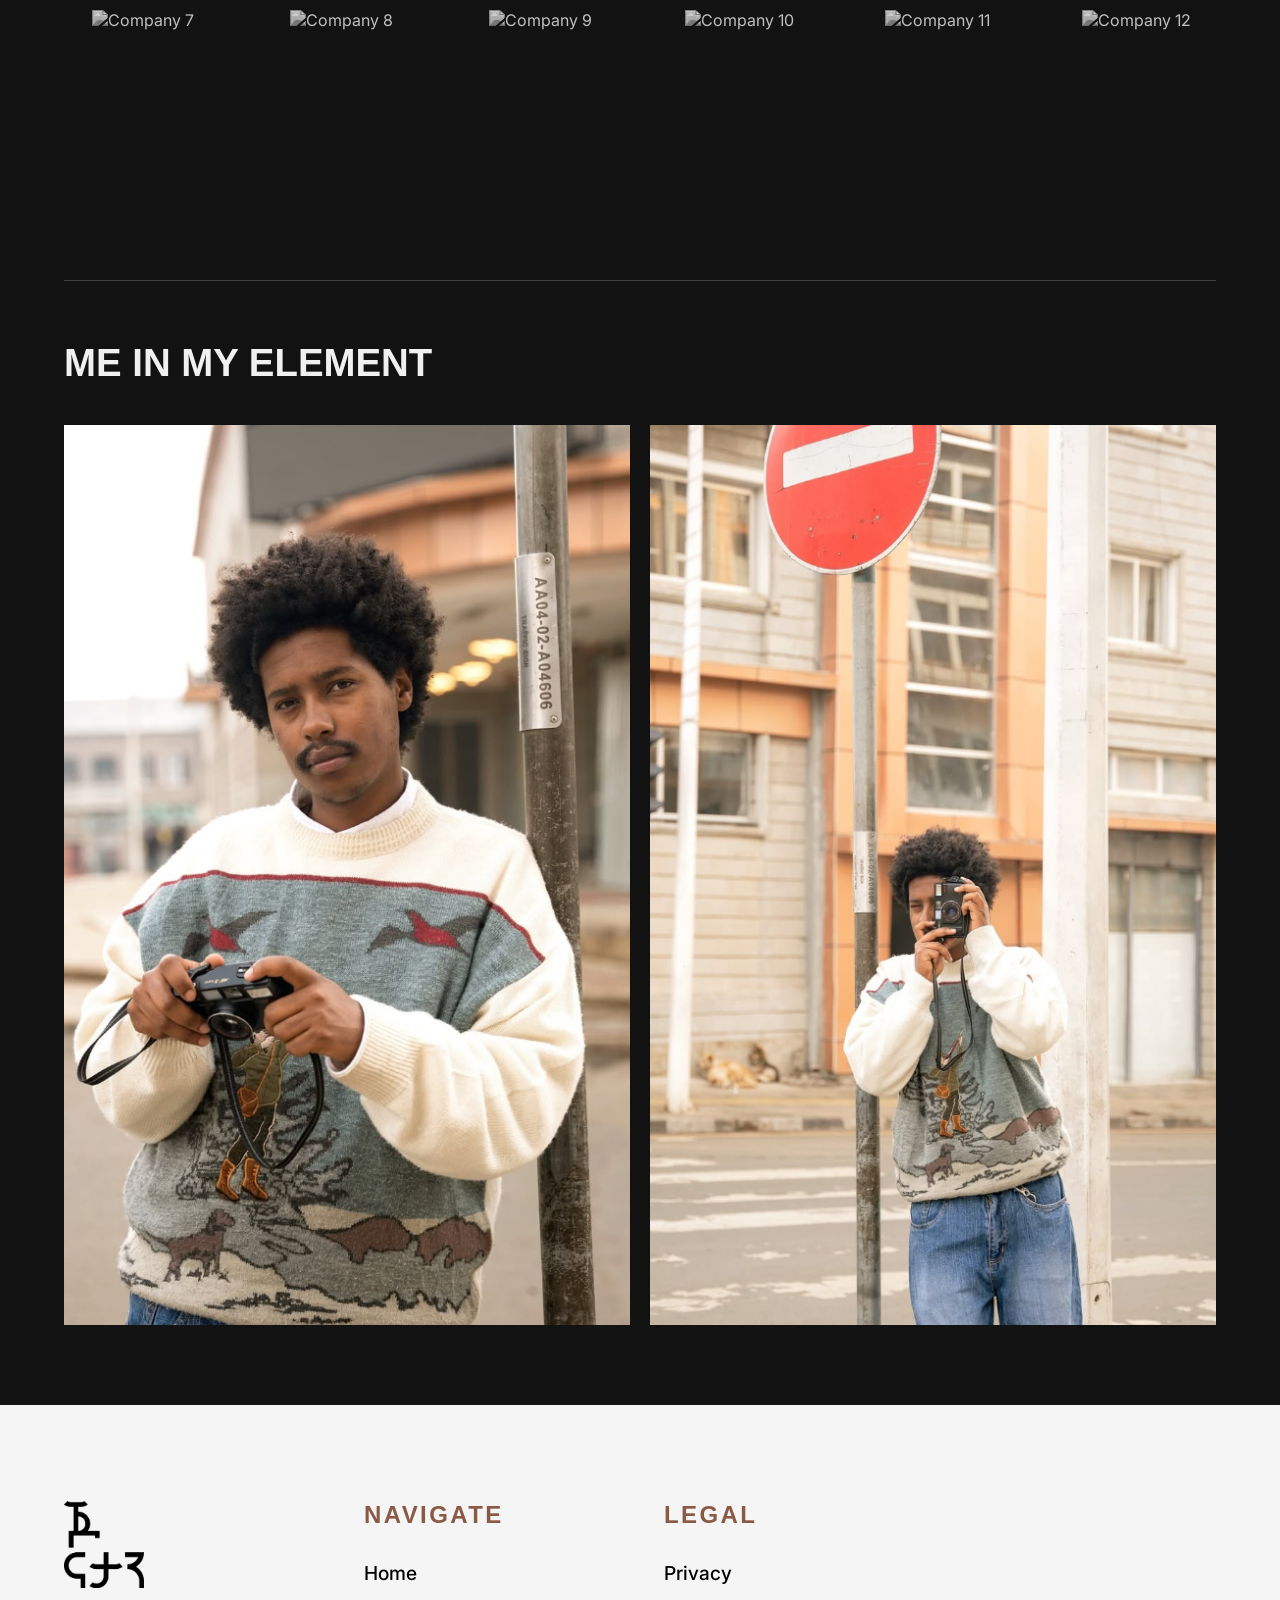
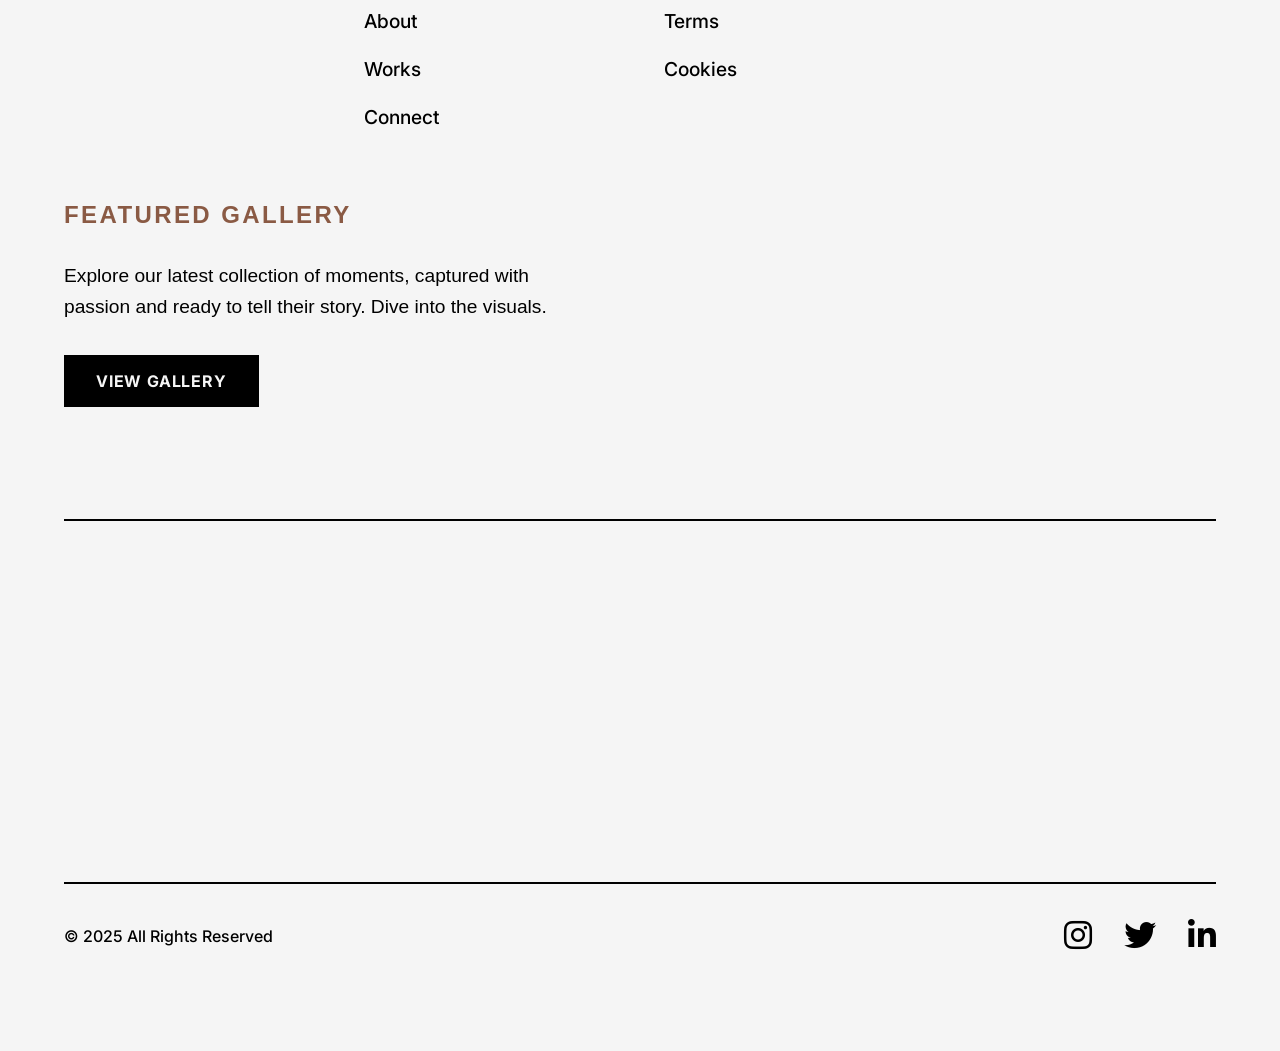
==== commit faf5998e: "Initial commit" ====
--- a/about.html
+++ b/about.html
@@ -3,7 +3,7 @@
 <head>
     <meta charset="UTF-8">
     <meta name="viewport" content="width=device-width, initial-scale=1.0">
-    <title>Phantom | Technology Focused and Creatively Driven</title>
+    <title>Jonathan</title>
     <link rel="stylesheet" href="assets/css/about.css">
     <link href="https://fonts.googleapis.com/css2?family=Helvetica:wght@400;700&display=swap" rel="stylesheet">
     <link href="https://fonts.cdnfonts.com/css/playwrite-dutchland-grand" rel="stylesheet">
